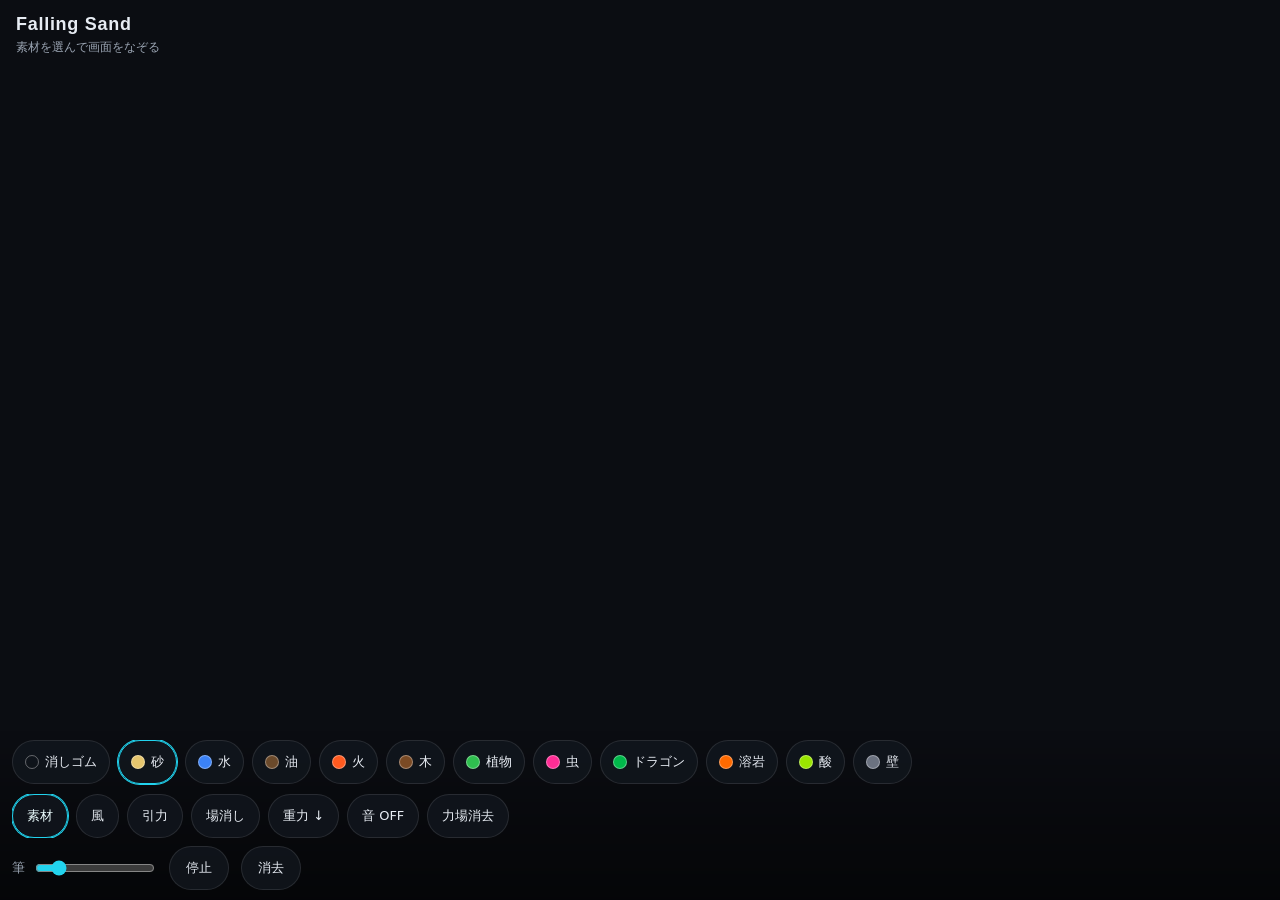
==== index.html @ e6b6d131 "反応音と回転重力・描画力場を追加する" ====
<!DOCTYPE html>
<html lang="ja">
<head>
  <meta charset="UTF-8" />
  <meta name="viewport" content="width=device-width, initial-scale=1.0, viewport-fit=cover, user-scalable=no" />
  <meta name="theme-color" content="#0b0d12" />
  <meta name="description" content="砂・水・火・油などが相互作用する粉遊び（Falling Sand）サンドボックス。WebGL2で発光表現。" />
  <title>Falling Sand — 粉遊び</title>
  <link rel="stylesheet" href="style.css" />
</head>
<body>
  <canvas id="scene"></canvas>
  <!-- 風ベクトルと引力点を可視化する透明キャンバス -->
  <canvas id="fields"></canvas>
  <!-- 生きもの（虫・ドラゴン）を重ね描きする透明キャンバス。描画操作は下の #scene が受ける -->
  <canvas id="creatures"></canvas>

  <!-- タイトルと操作ヒント（クリックを妨げないよう pointer-events は無効） -->
  <div class="overlay">
    <h1 class="overlay__title">Falling Sand</h1>
    <p class="overlay__hint" id="mode-hint" aria-live="polite">素材を選んで画面をなぞる</p>
  </div>

  <!-- 操作パネル：素材パレット・筆サイズ・停止・消去 -->
  <div class="toolbar">
    <div class="palette" id="palette" aria-label="素材パレット"></div>
    <div class="toolstrip" id="field-tools" aria-label="音と力場の操作">
      <button type="button" class="toolstrip__btn toolstrip__btn--active" data-field-tool="material" aria-pressed="true">素材</button>
      <button type="button" class="toolstrip__btn toolstrip__btn--wind" data-field-tool="wind" aria-pressed="false">風</button>
      <button type="button" class="toolstrip__btn toolstrip__btn--attractor" data-field-tool="attractor" aria-pressed="false">引力</button>
      <button type="button" class="toolstrip__btn" data-field-tool="field-eraser" aria-pressed="false">場消し</button>
      <button type="button" id="rotate-gravity" class="toolstrip__btn" aria-label="重力を時計回りに回す">重力 ↓</button>
      <button type="button" id="toggle-sound" class="toolstrip__btn" aria-pressed="false">音 OFF</button>
      <button type="button" id="clear-fields" class="toolstrip__btn">力場消去</button>
    </div>
    <div class="controls">
      <label class="controls__brush">
        筆
        <input type="range" id="brush-size" aria-label="筆の大きさ" />
      </label>
      <button type="button" id="toggle-pause" class="controls__btn" aria-pressed="false">停止</button>
      <button type="button" id="clear" class="controls__btn">消去</button>
    </div>
  </div>

  <!-- WebGL/描画非対応時のフォールバック -->
  <p class="fallback">お使いのブラウザは描画に対応していないため表示できません。</p>

  <script type="module" src="main.js"></script>
</body>
</html>
---- style.css ----
/* 画面全体を暗い背景で覆い、キャンバスを最背面に敷く。
   UI（オーバーレイ／ツールバー）はその上へ重ねる。 */
:root {
  --bg: #0b0d12;
  --panel: rgba(18, 22, 30, 0.82);
  --panel-border: rgba(255, 255, 255, 0.1);
  --text: #e7ecf3;
  --text-dim: #9aa4b2;
  --accent: #22d3ee;
  --wind: #a78bfa;
  --attractor: #f472b6;
}

* {
  box-sizing: border-box;
}

html,
body {
  margin: 0;
  height: 100%;
  overflow: hidden;
  background: var(--bg);
  color: var(--text);
  font-family: "Hiragino Sans", "Yu Gothic UI", system-ui, sans-serif;
  -webkit-user-select: none;
  user-select: none;
  overscroll-behavior: none;
}

#scene {
  position: fixed;
  inset: 0;
  width: 100%;
  height: 100%;
  display: block;
  touch-action: none; /* タッチ操作を描画へ回す（スクロール/ズーム抑止） */
}

/* 力場・生きものレイヤー。#scene の真上へ同寸で重ね、入力は透過させる */
#fields,
#creatures {
  position: fixed;
  inset: 0;
  width: 100%;
  height: 100%;
  display: block;
  pointer-events: none; /* 下の #scene の描画操作を妨げない */
}

/* --- 左上のタイトル・ヒント --- */
.overlay {
  position: fixed;
  top: env(safe-area-inset-top, 0);
  left: 0;
  padding: 14px 16px;
  pointer-events: none; /* 下のキャンバス操作を妨げない */
}

.overlay__title {
  margin: 0;
  font-size: 18px;
  font-weight: 700;
  letter-spacing: 0.04em;
  font-family: "Avenir Next", "Hiragino Sans", sans-serif;
}

.overlay__hint {
  margin: 4px 0 0;
  font-size: 12px;
  color: var(--text-dim);
}

/* --- 下部の操作パネル --- */
.toolbar {
  position: fixed;
  left: 0;
  right: 0;
  bottom: 0;
  padding: 10px 12px calc(10px + env(safe-area-inset-bottom, 0));
  display: flex;
  flex-direction: column;
  gap: 8px;
  background: linear-gradient(to top, rgba(0, 0, 0, 0.55), rgba(0, 0, 0, 0));
}

.palette {
  display: flex;
  gap: 8px;
  overflow-x: auto;
  padding-bottom: 2px;
  -webkit-overflow-scrolling: touch;
  scrollbar-width: none;
}

.palette::-webkit-scrollbar {
  display: none;
}

.palette__item {
  flex: 0 0 auto;
  display: inline-flex;
  align-items: center;
  gap: 6px;
  padding: 8px 12px;
  min-height: 44px;
  border-radius: 999px;
  border: 1px solid var(--panel-border);
  background: var(--panel);
  color: var(--text);
  font-size: 13px;
  cursor: pointer;
  transition: border-color 0.15s, transform 0.05s;
}

.palette__item:active {
  transform: scale(0.96);
}

.palette__item--active {
  border-color: var(--accent);
  box-shadow: 0 0 0 1px var(--accent);
}

.palette__swatch {
  width: 14px;
  height: 14px;
  border-radius: 50%;
  border: 1px solid rgba(255, 255, 255, 0.35);
}

.toolstrip {
  display: flex;
  gap: 8px;
  overflow-x: auto;
  scrollbar-width: none;
  -webkit-overflow-scrolling: touch;
}

.toolstrip::-webkit-scrollbar {
  display: none;
}

.toolstrip__btn {
  flex: 0 0 auto;
  min-height: 44px;
  padding: 8px 14px;
  border: 1px solid var(--panel-border);
  border-radius: 999px;
  background: var(--panel);
  color: var(--text);
  font: inherit;
  font-size: 13px;
  cursor: pointer;
  transition: border-color 0.15s, color 0.15s, transform 0.09s;
}

.toolstrip__btn:active {
  transform: scale(0.96);
}

.toolstrip__btn--active {
  border-color: var(--accent);
  color: #ecfeff;
  box-shadow: 0 0 0 1px var(--accent);
}

.toolstrip__btn--wind.toolstrip__btn--active {
  border-color: var(--wind);
  box-shadow: 0 0 0 1px var(--wind);
}

.toolstrip__btn--attractor.toolstrip__btn--active {
  border-color: var(--attractor);
  box-shadow: 0 0 0 1px var(--attractor);
}

.toolstrip__btn--sound-on {
  border-color: var(--accent);
  color: #ecfeff;
  box-shadow: 0 0 0 1px var(--accent);
}

.toolstrip__btn:disabled {
  cursor: not-allowed;
  opacity: 0.55;
}

.controls {
  display: flex;
  align-items: center;
  gap: 12px;
  overflow-x: auto;
  scrollbar-width: none;
}

.controls::-webkit-scrollbar {
  display: none;
}

.controls__brush {
  display: inline-flex;
  align-items: center;
  gap: 8px;
  font-size: 13px;
  color: var(--text-dim);
  flex: 0 0 auto;
}

.controls__brush input[type="range"] {
  width: 120px;
  accent-color: var(--accent);
}

.controls__btn {
  padding: 7px 16px;
  min-height: 44px;
  border-radius: 999px;
  border: 1px solid var(--panel-border);
  background: var(--panel);
  color: var(--text);
  font-size: 13px;
  cursor: pointer;
}

.controls__btn:active {
  transform: scale(0.96);
}

.palette__item:focus-visible,
.toolstrip__btn:focus-visible,
.controls__btn:focus-visible,
.controls__brush input:focus-visible {
  outline: 2px solid var(--accent);
  outline-offset: 2px;
}

@media (prefers-reduced-motion: reduce) {
  .palette__item,
  .toolstrip__btn,
  .controls__btn {
    transition: none;
  }
}

/* --- フォールバック（描画非対応時のみ表示） --- */
.fallback {
  display: none;
  position: fixed;
  inset: 0;
  margin: auto;
  height: fit-content;
  padding: 24px;
  text-align: center;
  color: var(--text-dim);
}

.no-webgl #scene,
.no-webgl #fields,
.no-webgl #creatures,
.no-webgl .overlay,
.no-webgl .toolbar {
  display: none;
}

.no-webgl .fallback {
  display: block;
}
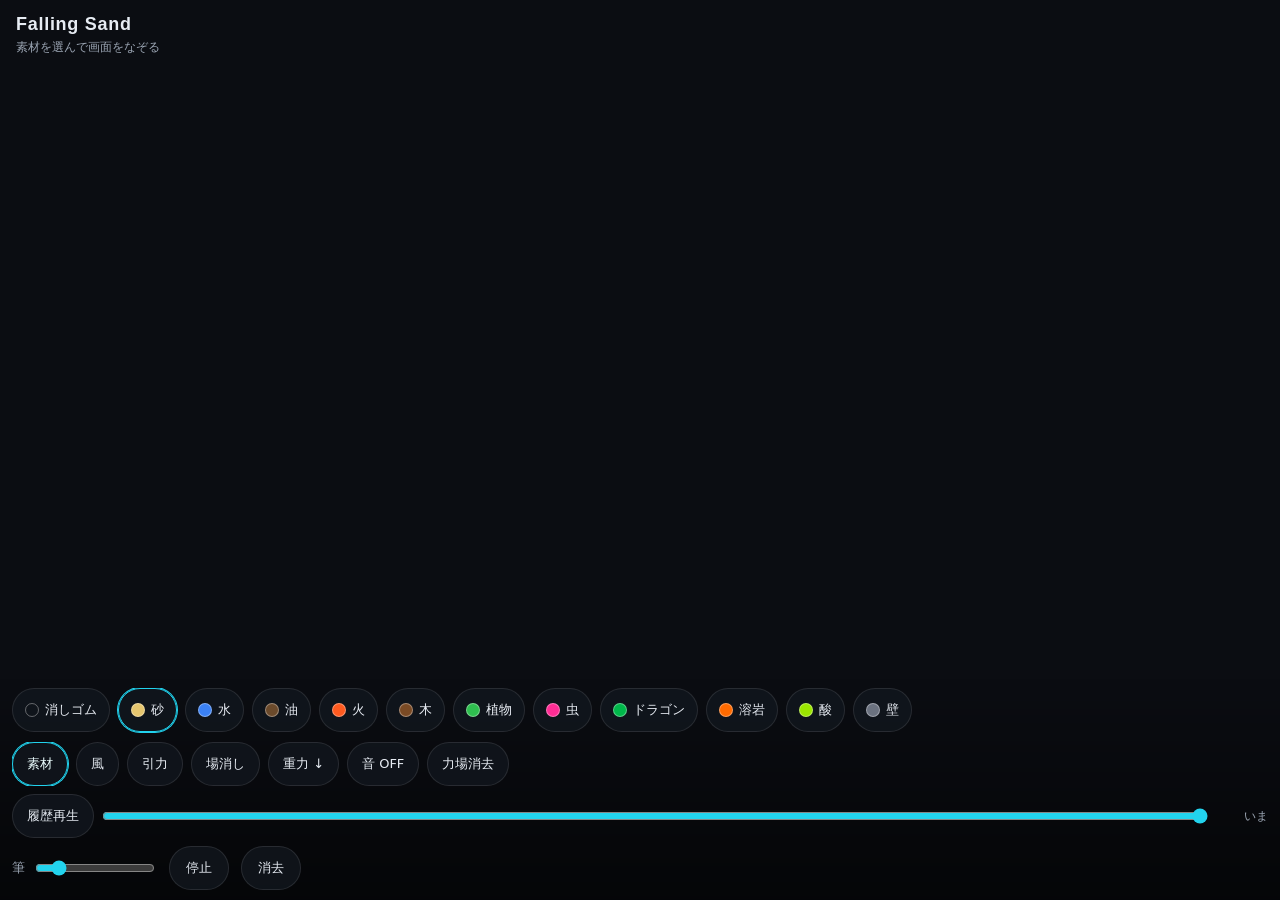
==== commit 095c6e93: "決定的な巻き戻しと履歴再生を追加する" ====
--- a/index.html
+++ b/index.html
@@ -33,6 +33,11 @@
       <button type="button" id="toggle-sound" class="toolstrip__btn" aria-pressed="false">音 OFF</button>
       <button type="button" id="clear-fields" class="toolstrip__btn">力場消去</button>
     </div>
+    <div class="timeline" aria-label="時間操作">
+      <button type="button" id="replay-history" class="timeline__btn" aria-pressed="false">履歴再生</button>
+      <input type="range" id="time-scrubber" min="0" max="0" value="0" disabled aria-label="時間を巻き戻す" />
+      <output id="timeline-position" class="timeline__position" for="time-scrubber">いま</output>
+    </div>
     <div class="controls">
       <label class="controls__brush">
         筆
--- a/style.css
+++ b/style.css
@@ -186,6 +186,58 @@
   opacity: 0.55;
 }
 
+.timeline {
+  display: grid;
+  grid-template-columns: auto minmax(120px, 1fr) 52px;
+  align-items: center;
+  gap: 8px;
+  min-width: 0;
+}
+
+.timeline__btn {
+  min-height: 44px;
+  padding: 8px 14px;
+  border: 1px solid var(--panel-border);
+  border-radius: 999px;
+  background: var(--panel);
+  color: var(--text);
+  font: inherit;
+  font-size: 13px;
+  cursor: pointer;
+  transition: border-color 0.15s, color 0.15s, transform 0.09s;
+}
+
+.timeline__btn:active {
+  transform: scale(0.96);
+}
+
+.timeline__btn--active {
+  border-color: var(--accent);
+  color: #ecfeff;
+  box-shadow: 0 0 0 1px var(--accent);
+}
+
+.timeline__btn:disabled {
+  cursor: not-allowed;
+  opacity: 0.55;
+}
+
+.timeline input[type="range"] {
+  width: 100%;
+  min-width: 0;
+  height: 44px;
+  margin: 0;
+  accent-color: var(--accent);
+}
+
+.timeline__position {
+  color: var(--text-dim);
+  font-family: "Avenir Next", "Hiragino Sans", sans-serif;
+  font-size: 12px;
+  font-variant-numeric: tabular-nums;
+  text-align: right;
+}
+
 .controls {
   display: flex;
   align-items: center;
@@ -229,6 +281,8 @@
 
 .palette__item:focus-visible,
 .toolstrip__btn:focus-visible,
+.timeline__btn:focus-visible,
+.timeline input:focus-visible,
 .controls__btn:focus-visible,
 .controls__brush input:focus-visible {
   outline: 2px solid var(--accent);
@@ -238,6 +292,7 @@
 @media (prefers-reduced-motion: reduce) {
   .palette__item,
   .toolstrip__btn,
+  .timeline__btn,
   .controls__btn {
     transition: none;
   }
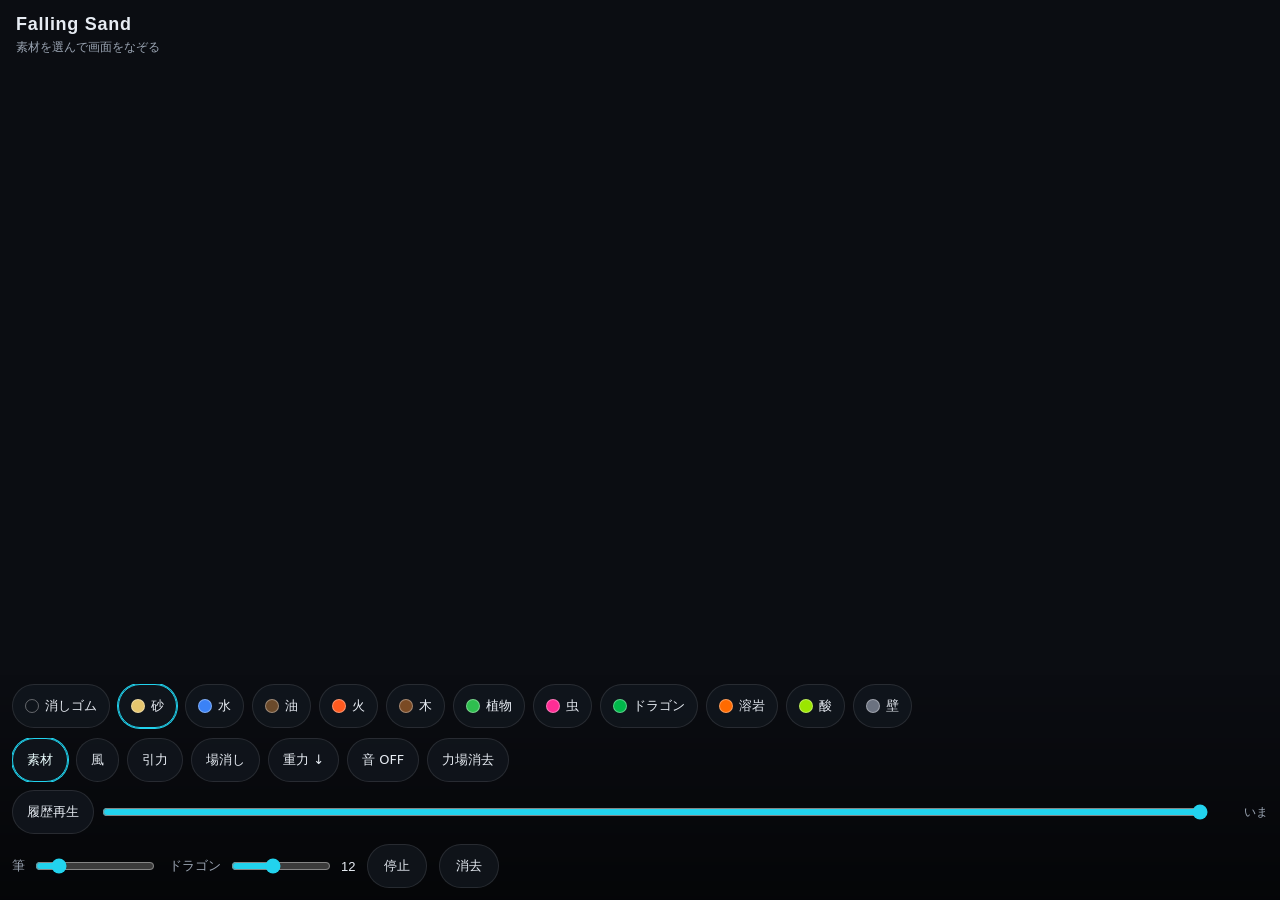
==== commit 0a9aecb0: "ドラゴン表示サイズのスライダーを追加する" ====
--- a/index.html
+++ b/index.html
@@ -43,6 +43,11 @@
         筆
         <input type="range" id="brush-size" aria-label="筆の大きさ" />
       </label>
+      <label class="controls__dragon-size">
+        ドラゴン
+        <input type="range" id="dragon-size" aria-label="ドラゴンの表示サイズ" />
+        <output id="dragon-size-value" for="dragon-size">--</output>
+      </label>
       <button type="button" id="toggle-pause" class="controls__btn" aria-pressed="false">停止</button>
       <button type="button" id="clear" class="controls__btn">消去</button>
     </div>
--- a/style.css
+++ b/style.css
@@ -250,7 +250,8 @@
   display: none;
 }
 
-.controls__brush {
+.controls__brush,
+.controls__dragon-size {
   display: inline-flex;
   align-items: center;
   gap: 8px;
@@ -259,9 +260,23 @@
   flex: 0 0 auto;
 }
 
-.controls__brush input[type="range"] {
+.controls__brush input[type="range"],
+.controls__dragon-size input[type="range"] {
   width: 120px;
+  min-height: 44px;
   accent-color: var(--accent);
+}
+
+.controls__dragon-size input[type="range"] {
+  width: 100px;
+}
+
+.controls__dragon-size output {
+  min-width: 2ch;
+  color: var(--text);
+  font-family: "Avenir Next", "Hiragino Sans", sans-serif;
+  font-variant-numeric: tabular-nums;
+  text-align: right;
 }
 
 .controls__btn {
@@ -284,7 +299,8 @@
 .timeline__btn:focus-visible,
 .timeline input:focus-visible,
 .controls__btn:focus-visible,
-.controls__brush input:focus-visible {
+.controls__brush input:focus-visible,
+.controls__dragon-size input:focus-visible {
   outline: 2px solid var(--accent);
   outline-offset: 2px;
 }
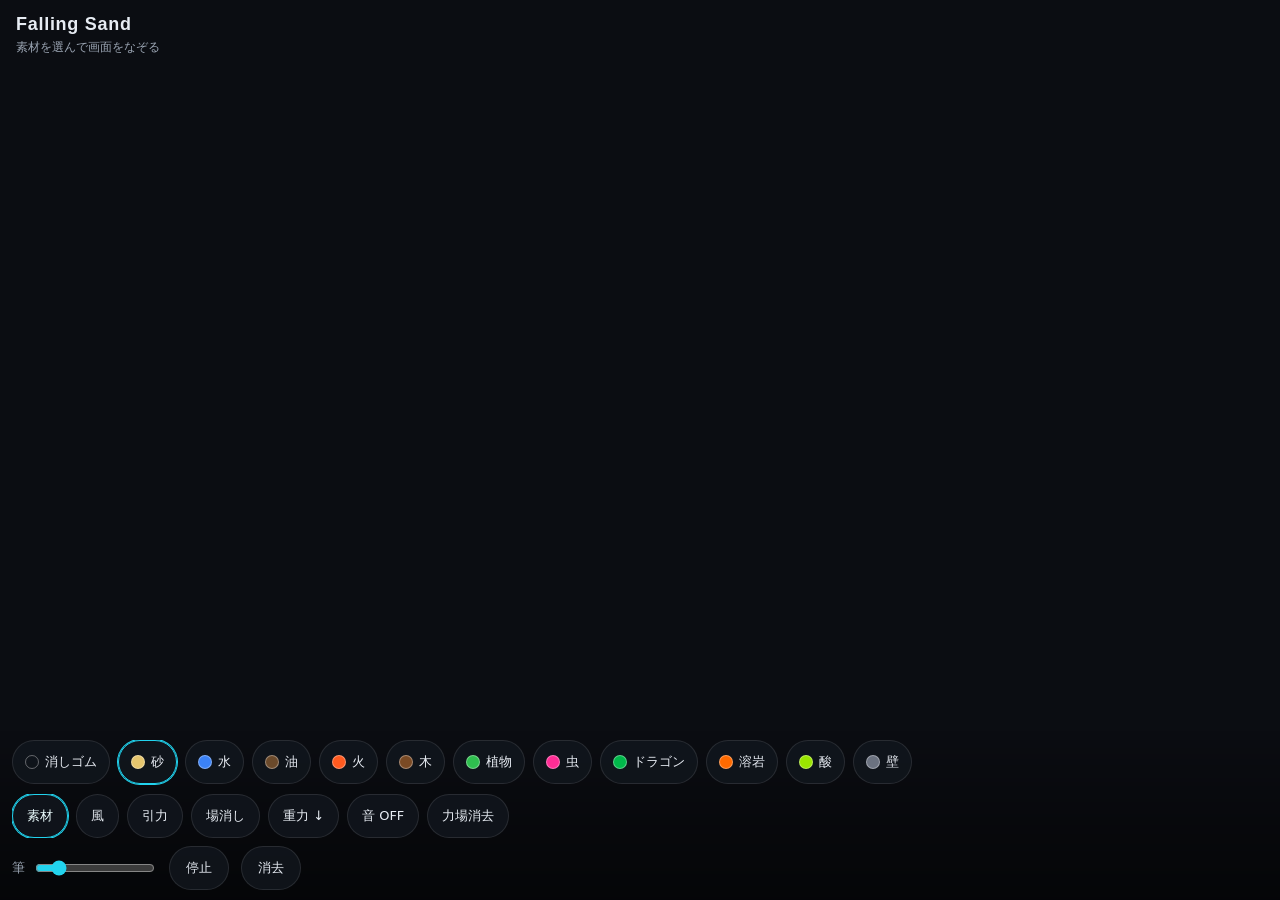
==== commit 1609117f: "Merge pull request #3 from cocoacoco1021/feature/sonification-force-fields ドラゴンを追加し左右の向き対応・反応音と回転重力・" ====
--- a/index.html
+++ b/index.html
@@ -33,20 +33,10 @@
       <button type="button" id="toggle-sound" class="toolstrip__btn" aria-pressed="false">音 OFF</button>
       <button type="button" id="clear-fields" class="toolstrip__btn">力場消去</button>
     </div>
-    <div class="timeline" aria-label="時間操作">
-      <button type="button" id="replay-history" class="timeline__btn" aria-pressed="false">履歴再生</button>
-      <input type="range" id="time-scrubber" min="0" max="0" value="0" disabled aria-label="時間を巻き戻す" />
-      <output id="timeline-position" class="timeline__position" for="time-scrubber">いま</output>
-    </div>
     <div class="controls">
       <label class="controls__brush">
         筆
         <input type="range" id="brush-size" aria-label="筆の大きさ" />
-      </label>
-      <label class="controls__dragon-size">
-        ドラゴン
-        <input type="range" id="dragon-size" aria-label="ドラゴンの表示サイズ" />
-        <output id="dragon-size-value" for="dragon-size">--</output>
       </label>
       <button type="button" id="toggle-pause" class="controls__btn" aria-pressed="false">停止</button>
       <button type="button" id="clear" class="controls__btn">消去</button>
--- a/style.css
+++ b/style.css
@@ -186,58 +186,6 @@
   opacity: 0.55;
 }
 
-.timeline {
-  display: grid;
-  grid-template-columns: auto minmax(120px, 1fr) 52px;
-  align-items: center;
-  gap: 8px;
-  min-width: 0;
-}
-
-.timeline__btn {
-  min-height: 44px;
-  padding: 8px 14px;
-  border: 1px solid var(--panel-border);
-  border-radius: 999px;
-  background: var(--panel);
-  color: var(--text);
-  font: inherit;
-  font-size: 13px;
-  cursor: pointer;
-  transition: border-color 0.15s, color 0.15s, transform 0.09s;
-}
-
-.timeline__btn:active {
-  transform: scale(0.96);
-}
-
-.timeline__btn--active {
-  border-color: var(--accent);
-  color: #ecfeff;
-  box-shadow: 0 0 0 1px var(--accent);
-}
-
-.timeline__btn:disabled {
-  cursor: not-allowed;
-  opacity: 0.55;
-}
-
-.timeline input[type="range"] {
-  width: 100%;
-  min-width: 0;
-  height: 44px;
-  margin: 0;
-  accent-color: var(--accent);
-}
-
-.timeline__position {
-  color: var(--text-dim);
-  font-family: "Avenir Next", "Hiragino Sans", sans-serif;
-  font-size: 12px;
-  font-variant-numeric: tabular-nums;
-  text-align: right;
-}
-
 .controls {
   display: flex;
   align-items: center;
@@ -250,8 +198,7 @@
   display: none;
 }
 
-.controls__brush,
-.controls__dragon-size {
+.controls__brush {
   display: inline-flex;
   align-items: center;
   gap: 8px;
@@ -260,23 +207,9 @@
   flex: 0 0 auto;
 }
 
-.controls__brush input[type="range"],
-.controls__dragon-size input[type="range"] {
+.controls__brush input[type="range"] {
   width: 120px;
-  min-height: 44px;
   accent-color: var(--accent);
-}
-
-.controls__dragon-size input[type="range"] {
-  width: 100px;
-}
-
-.controls__dragon-size output {
-  min-width: 2ch;
-  color: var(--text);
-  font-family: "Avenir Next", "Hiragino Sans", sans-serif;
-  font-variant-numeric: tabular-nums;
-  text-align: right;
 }
 
 .controls__btn {
@@ -296,11 +229,8 @@
 
 .palette__item:focus-visible,
 .toolstrip__btn:focus-visible,
-.timeline__btn:focus-visible,
-.timeline input:focus-visible,
 .controls__btn:focus-visible,
-.controls__brush input:focus-visible,
-.controls__dragon-size input:focus-visible {
+.controls__brush input:focus-visible {
   outline: 2px solid var(--accent);
   outline-offset: 2px;
 }
@@ -308,7 +238,6 @@
 @media (prefers-reduced-motion: reduce) {
   .palette__item,
   .toolstrip__btn,
-  .timeline__btn,
   .controls__btn {
     transition: none;
   }
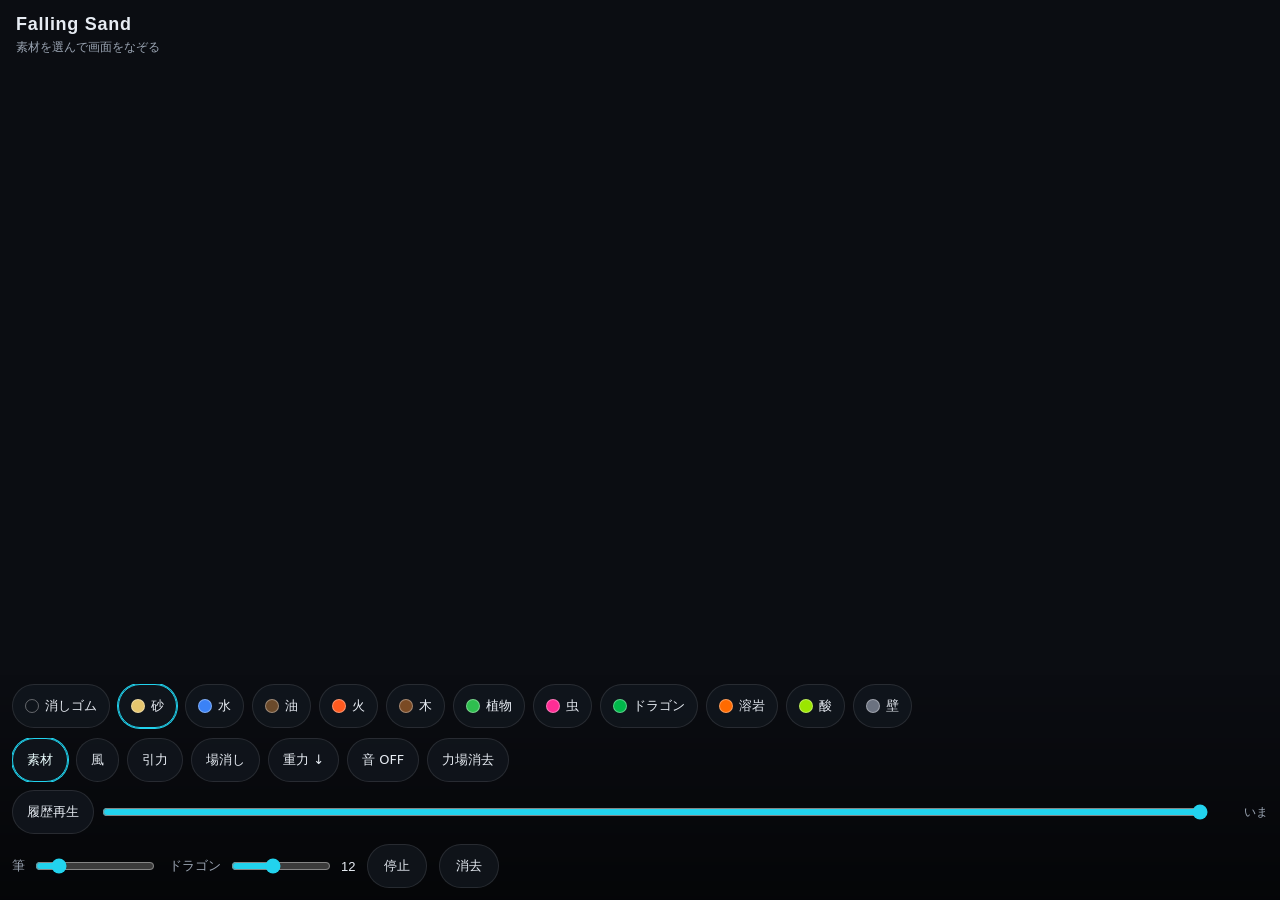
==== commit 4169494e: "ドラゴン表示サイズのスライダーを追加する (#1) * ドラゴンを追加し左右の向きに対応する  * 反応音と回転重力・描画力場を追加する  * 決定的な巻き戻しと履歴再生を追加する  * ドラゴン表示" ====
--- a/index.html
+++ b/index.html
@@ -33,10 +33,20 @@
       <button type="button" id="toggle-sound" class="toolstrip__btn" aria-pressed="false">音 OFF</button>
       <button type="button" id="clear-fields" class="toolstrip__btn">力場消去</button>
     </div>
+    <div class="timeline" aria-label="時間操作">
+      <button type="button" id="replay-history" class="timeline__btn" aria-pressed="false">履歴再生</button>
+      <input type="range" id="time-scrubber" min="0" max="0" value="0" disabled aria-label="時間を巻き戻す" />
+      <output id="timeline-position" class="timeline__position" for="time-scrubber">いま</output>
+    </div>
     <div class="controls">
       <label class="controls__brush">
         筆
         <input type="range" id="brush-size" aria-label="筆の大きさ" />
+      </label>
+      <label class="controls__dragon-size">
+        ドラゴン
+        <input type="range" id="dragon-size" aria-label="ドラゴンの表示サイズ" />
+        <output id="dragon-size-value" for="dragon-size">--</output>
       </label>
       <button type="button" id="toggle-pause" class="controls__btn" aria-pressed="false">停止</button>
       <button type="button" id="clear" class="controls__btn">消去</button>
--- a/style.css
+++ b/style.css
@@ -186,6 +186,58 @@
   opacity: 0.55;
 }
 
+.timeline {
+  display: grid;
+  grid-template-columns: auto minmax(120px, 1fr) 52px;
+  align-items: center;
+  gap: 8px;
+  min-width: 0;
+}
+
+.timeline__btn {
+  min-height: 44px;
+  padding: 8px 14px;
+  border: 1px solid var(--panel-border);
+  border-radius: 999px;
+  background: var(--panel);
+  color: var(--text);
+  font: inherit;
+  font-size: 13px;
+  cursor: pointer;
+  transition: border-color 0.15s, color 0.15s, transform 0.09s;
+}
+
+.timeline__btn:active {
+  transform: scale(0.96);
+}
+
+.timeline__btn--active {
+  border-color: var(--accent);
+  color: #ecfeff;
+  box-shadow: 0 0 0 1px var(--accent);
+}
+
+.timeline__btn:disabled {
+  cursor: not-allowed;
+  opacity: 0.55;
+}
+
+.timeline input[type="range"] {
+  width: 100%;
+  min-width: 0;
+  height: 44px;
+  margin: 0;
+  accent-color: var(--accent);
+}
+
+.timeline__position {
+  color: var(--text-dim);
+  font-family: "Avenir Next", "Hiragino Sans", sans-serif;
+  font-size: 12px;
+  font-variant-numeric: tabular-nums;
+  text-align: right;
+}
+
 .controls {
   display: flex;
   align-items: center;
@@ -198,7 +250,8 @@
   display: none;
 }
 
-.controls__brush {
+.controls__brush,
+.controls__dragon-size {
   display: inline-flex;
   align-items: center;
   gap: 8px;
@@ -207,9 +260,23 @@
   flex: 0 0 auto;
 }
 
-.controls__brush input[type="range"] {
+.controls__brush input[type="range"],
+.controls__dragon-size input[type="range"] {
   width: 120px;
+  min-height: 44px;
   accent-color: var(--accent);
+}
+
+.controls__dragon-size input[type="range"] {
+  width: 100px;
+}
+
+.controls__dragon-size output {
+  min-width: 2ch;
+  color: var(--text);
+  font-family: "Avenir Next", "Hiragino Sans", sans-serif;
+  font-variant-numeric: tabular-nums;
+  text-align: right;
 }
 
 .controls__btn {
@@ -229,8 +296,11 @@
 
 .palette__item:focus-visible,
 .toolstrip__btn:focus-visible,
+.timeline__btn:focus-visible,
+.timeline input:focus-visible,
 .controls__btn:focus-visible,
-.controls__brush input:focus-visible {
+.controls__brush input:focus-visible,
+.controls__dragon-size input:focus-visible {
   outline: 2px solid var(--accent);
   outline-offset: 2px;
 }
@@ -238,6 +308,7 @@
 @media (prefers-reduced-motion: reduce) {
   .palette__item,
   .toolstrip__btn,
+  .timeline__btn,
   .controls__btn {
     transition: none;
   }
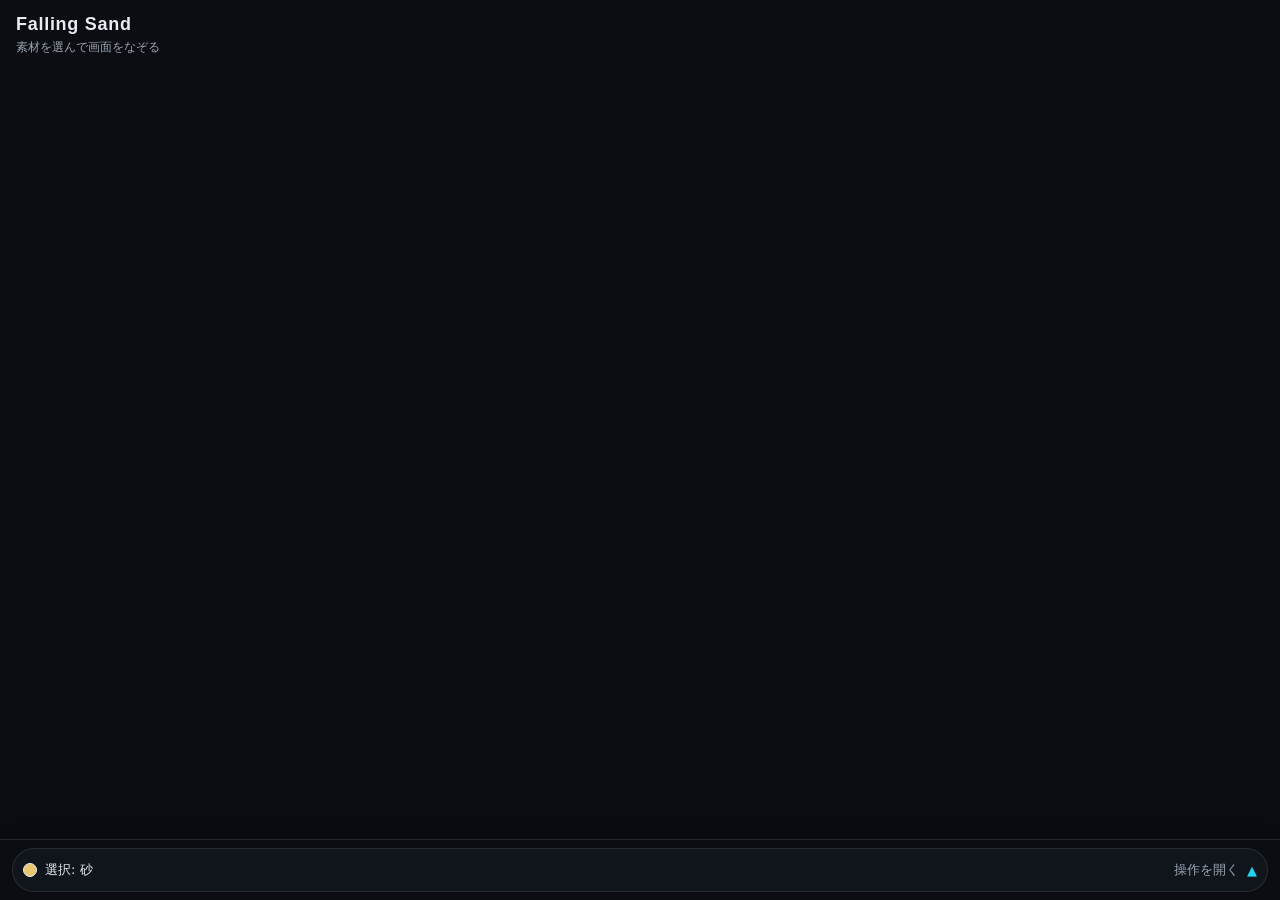
==== commit 28e1dd18: "fix: スマホ操作盤を開閉式にする" ====
--- a/index.html
+++ b/index.html
@@ -21,35 +21,48 @@
     <p class="overlay__hint" id="mode-hint" aria-live="polite">素材を選んで画面をなぞる</p>
   </div>
 
-  <!-- 操作パネル：素材パレット・筆サイズ・停止・消去 -->
-  <div class="toolbar">
-    <div class="palette" id="palette" aria-label="素材パレット"></div>
-    <div class="toolstrip" id="field-tools" aria-label="音と力場の操作">
-      <button type="button" class="toolstrip__btn toolstrip__btn--active" data-field-tool="material" aria-pressed="true">素材</button>
-      <button type="button" class="toolstrip__btn toolstrip__btn--wind" data-field-tool="wind" aria-pressed="false">風</button>
-      <button type="button" class="toolstrip__btn toolstrip__btn--attractor" data-field-tool="attractor" aria-pressed="false">引力</button>
-      <button type="button" class="toolstrip__btn" data-field-tool="field-eraser" aria-pressed="false">場消し</button>
-      <button type="button" id="rotate-gravity" class="toolstrip__btn" aria-label="重力を時計回りに回す">重力 ↓</button>
-      <button type="button" id="toggle-sound" class="toolstrip__btn" aria-pressed="false">音 OFF</button>
-      <button type="button" id="clear-fields" class="toolstrip__btn">力場消去</button>
-    </div>
-    <div class="timeline" aria-label="時間操作">
-      <button type="button" id="replay-history" class="timeline__btn" aria-pressed="false">履歴再生</button>
-      <input type="range" id="time-scrubber" min="0" max="0" value="0" disabled aria-label="時間を巻き戻す" />
-      <output id="timeline-position" class="timeline__position" for="time-scrubber">いま</output>
-    </div>
-    <div class="controls">
-      <label class="controls__brush">
-        筆
-        <input type="range" id="brush-size" aria-label="筆の大きさ" />
-      </label>
-      <label class="controls__dragon-size">
-        ドラゴン
-        <input type="range" id="dragon-size" aria-label="ドラゴンの表示サイズ" />
-        <output id="dragon-size-value" for="dragon-size">--</output>
-      </label>
-      <button type="button" id="toggle-pause" class="controls__btn" aria-pressed="false">停止</button>
-      <button type="button" id="clear" class="controls__btn">消去</button>
+  <!-- 操作パネル：閉じても選択中の道具が分かり、遊び場を広く保てる -->
+  <div class="toolbar" id="toolbar">
+    <button type="button" class="toolbar__toggle" id="toggle-toolbar" aria-expanded="false" aria-controls="toolbar-content">
+      <span class="toolbar__selection">
+        <span class="toolbar__selection-swatch" id="toolbar-selection-swatch" aria-hidden="true"></span>
+        <span id="toolbar-selection-label" aria-live="polite">選択: 砂</span>
+      </span>
+      <span class="toolbar__toggle-label" id="toolbar-toggle-label">操作を開く</span>
+      <span class="toolbar__chevron" id="toolbar-chevron" aria-hidden="true">▲</span>
+    </button>
+
+    <div class="toolbar__content" id="toolbar-content" hidden>
+      <div class="palette" id="palette" aria-label="素材パレット"></div>
+      <div class="toolstrip" id="field-tools" aria-label="音と力場の操作">
+        <button type="button" class="toolstrip__btn toolstrip__btn--active" data-field-tool="material" aria-pressed="true">素材</button>
+        <button type="button" class="toolstrip__btn toolstrip__btn--wind" data-field-tool="wind" aria-pressed="false">風</button>
+        <button type="button" class="toolstrip__btn toolstrip__btn--attractor" data-field-tool="attractor" aria-pressed="false">引力</button>
+        <button type="button" class="toolstrip__btn" data-field-tool="field-eraser" aria-pressed="false">場消し</button>
+        <button type="button" id="rotate-gravity" class="toolstrip__btn" aria-label="重力を時計回りに回す">重力 ↓</button>
+        <button type="button" id="toggle-sound" class="toolstrip__btn" aria-pressed="false">音 OFF</button>
+        <button type="button" id="clear-fields" class="toolstrip__btn">力場消去</button>
+      </div>
+      <div class="timeline" id="timeline-controls" aria-label="時間操作" hidden>
+        <span class="timeline__label">時間</span>
+        <button type="button" id="replay-history" class="timeline__btn" aria-pressed="false">履歴再生</button>
+        <input type="range" id="time-scrubber" min="0" max="0" value="0" disabled aria-label="時間を巻き戻す" />
+        <output id="timeline-position" class="timeline__position" for="time-scrubber">いま</output>
+      </div>
+      <div class="controls">
+        <label class="controls__brush" id="brush-size-control">
+          <span>筆サイズ</span>
+          <input type="range" id="brush-size" aria-label="筆の大きさ" />
+          <output id="brush-size-value" for="brush-size">--</output>
+        </label>
+        <label class="controls__dragon-size" id="dragon-size-control" hidden>
+          <span>ドラゴンサイズ</span>
+          <input type="range" id="dragon-size" aria-label="ドラゴンの表示サイズ" />
+          <output id="dragon-size-value" for="dragon-size">--</output>
+        </label>
+        <button type="button" id="toggle-pause" class="controls__btn" aria-pressed="false">停止</button>
+        <button type="button" id="clear" class="controls__btn">消去</button>
+      </div>
     </div>
   </div>
 
--- a/style.css
+++ b/style.css
@@ -15,6 +15,10 @@
   box-sizing: border-box;
 }
 
+[hidden] {
+  display: none !important;
+}
+
 html,
 body {
   margin: 0;
@@ -77,11 +81,60 @@
   left: 0;
   right: 0;
   bottom: 0;
-  padding: 10px 12px calc(10px + env(safe-area-inset-bottom, 0));
+  padding: 8px 12px calc(8px + env(safe-area-inset-bottom, 0));
   display: flex;
   flex-direction: column;
   gap: 8px;
-  background: linear-gradient(to top, rgba(0, 0, 0, 0.55), rgba(0, 0, 0, 0));
+  border-top: 1px solid var(--panel-border);
+  background: var(--bg);
+  box-shadow: 0 -12px 28px rgba(0, 0, 0, 0.24);
+}
+
+.toolbar__toggle {
+  width: 100%;
+  min-height: 44px;
+  padding: 8px 10px;
+  display: flex;
+  align-items: center;
+  gap: 8px;
+  border: 1px solid var(--panel-border);
+  border-radius: 999px;
+  background: var(--panel);
+  color: var(--text);
+  font: inherit;
+  font-size: 13px;
+  cursor: pointer;
+}
+
+.toolbar__selection {
+  display: inline-flex;
+  align-items: center;
+  gap: 8px;
+  min-width: 0;
+  flex: 1;
+}
+
+.toolbar__selection-swatch {
+  width: 14px;
+  height: 14px;
+  flex: 0 0 14px;
+  border: 1px solid var(--text);
+  border-radius: 50%;
+  background: #d8c36a;
+}
+
+.toolbar__toggle-label {
+  color: var(--text-dim);
+}
+
+.toolbar__chevron {
+  color: var(--accent);
+}
+
+.toolbar__content {
+  display: flex;
+  flex-direction: column;
+  gap: 8px;
 }
 
 .palette {
@@ -126,7 +179,7 @@
   width: 14px;
   height: 14px;
   border-radius: 50%;
-  border: 1px solid rgba(255, 255, 255, 0.35);
+  border: 1px solid var(--text);
 }
 
 .toolstrip {
@@ -161,7 +214,7 @@
 
 .toolstrip__btn--active {
   border-color: var(--accent);
-  color: #ecfeff;
+  color: var(--text);
   box-shadow: 0 0 0 1px var(--accent);
 }
 
@@ -177,7 +230,7 @@
 
 .toolstrip__btn--sound-on {
   border-color: var(--accent);
-  color: #ecfeff;
+  color: var(--text);
   box-shadow: 0 0 0 1px var(--accent);
 }
 
@@ -188,10 +241,15 @@
 
 .timeline {
   display: grid;
-  grid-template-columns: auto minmax(120px, 1fr) 52px;
+  grid-template-columns: auto auto minmax(120px, 1fr) 52px;
   align-items: center;
   gap: 8px;
   min-width: 0;
+}
+
+.timeline__label {
+  color: var(--text-dim);
+  font-size: 13px;
 }
 
 .timeline__btn {
@@ -230,6 +288,10 @@
   accent-color: var(--accent);
 }
 
+.timeline input[type="range"]:disabled {
+  opacity: 0.38;
+}
+
 .timeline__position {
   color: var(--text-dim);
   font-family: "Avenir Next", "Hiragino Sans", sans-serif;
@@ -252,7 +314,8 @@
 
 .controls__brush,
 .controls__dragon-size {
-  display: inline-flex;
+  display: inline-grid;
+  grid-template-columns: auto minmax(80px, 120px) 3ch;
   align-items: center;
   gap: 8px;
   font-size: 13px;
@@ -271,6 +334,7 @@
   width: 100px;
 }
 
+.controls__brush output,
 .controls__dragon-size output {
   min-width: 2ch;
   color: var(--text);
@@ -295,6 +359,7 @@
 }
 
 .palette__item:focus-visible,
+.toolbar__toggle:focus-visible,
 .toolstrip__btn:focus-visible,
 .timeline__btn:focus-visible,
 .timeline input:focus-visible,
@@ -303,6 +368,52 @@
 .controls__dragon-size input:focus-visible {
   outline: 2px solid var(--accent);
   outline-offset: 2px;
+}
+
+@media (max-width: 600px) {
+  .toolstrip {
+    gap: 4px;
+    overflow-x: visible;
+  }
+
+  .toolstrip__btn {
+    flex: 0 1 auto;
+    min-width: 0;
+    padding-inline: 4px;
+    font-size: 12px;
+    white-space: nowrap;
+  }
+
+  .controls {
+    display: grid;
+    grid-template-columns: minmax(0, 1fr) auto auto;
+    gap: 8px;
+    overflow-x: visible;
+  }
+
+  .controls__brush,
+  .controls__dragon-size {
+    grid-template-columns: auto minmax(48px, 1fr) 3ch;
+    min-width: 0;
+    gap: 4px;
+    white-space: nowrap;
+  }
+
+  .timeline {
+    grid-template-columns: auto auto minmax(64px, 1fr) 42px;
+    gap: 6px;
+  }
+
+  .controls__brush input[type="range"],
+  .controls__dragon-size input[type="range"] {
+    width: 100%;
+    min-width: 0;
+  }
+
+  .controls__btn {
+    min-width: 46px;
+    padding-inline: 8px;
+  }
 }
 
 @media (prefers-reduced-motion: reduce) {
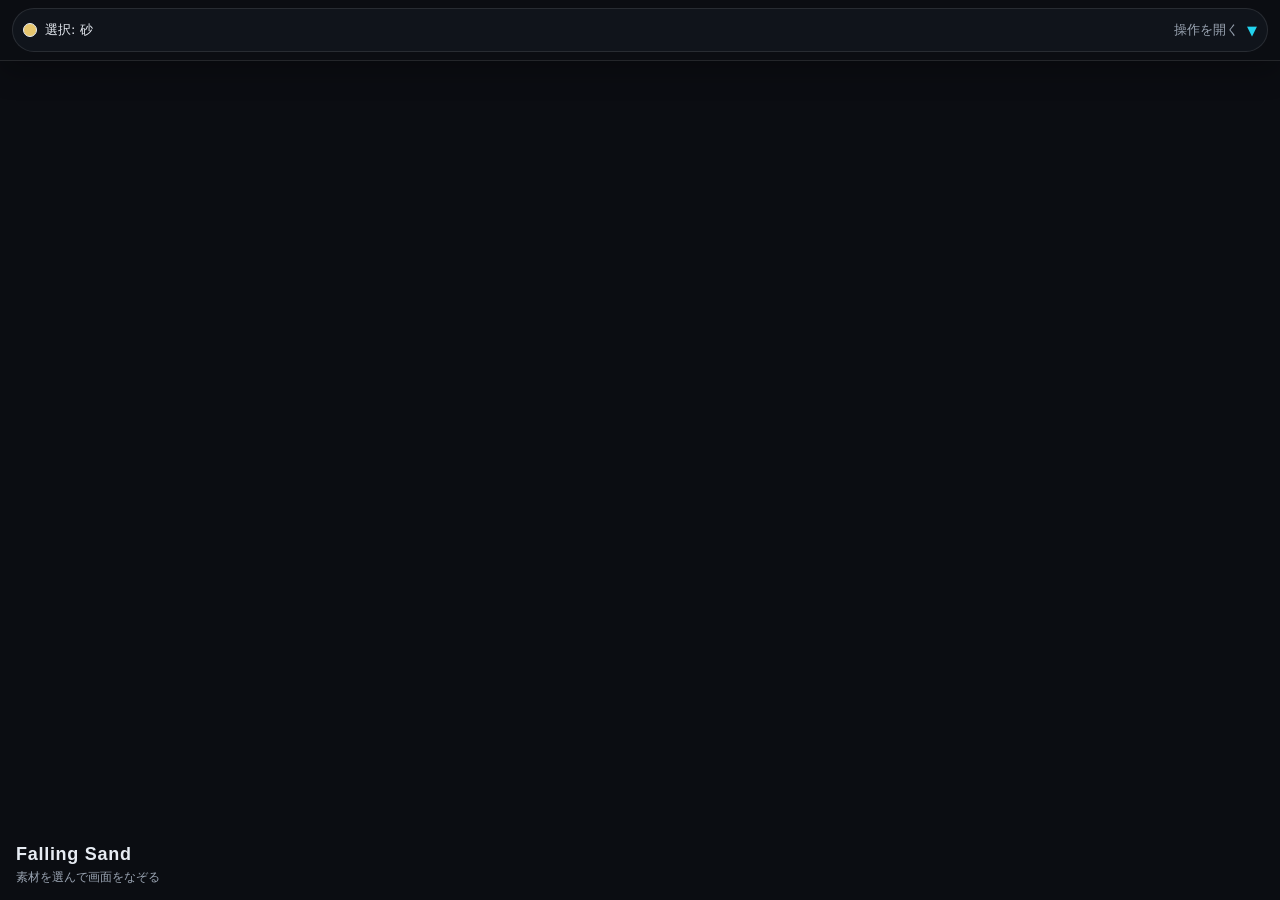
==== commit 23d436e4: "fix: 操作パネルを画面上部へ移動する" ====
--- a/index.html
+++ b/index.html
@@ -15,7 +15,7 @@
   <!-- 生きもの（虫・ドラゴン）を重ね描きする透明キャンバス。描画操作は下の #scene が受ける -->
   <canvas id="creatures"></canvas>
 
-  <!-- タイトルと操作ヒント（クリックを妨げないよう pointer-events は無効） -->
+  <!-- タイトルと操作ヒント（上部操作パネルと重ならないよう左下へ配置） -->
   <div class="overlay">
     <h1 class="overlay__title">Falling Sand</h1>
     <p class="overlay__hint" id="mode-hint" aria-live="polite">素材を選んで画面をなぞる</p>
@@ -29,7 +29,7 @@
         <span id="toolbar-selection-label" aria-live="polite">選択: 砂</span>
       </span>
       <span class="toolbar__toggle-label" id="toolbar-toggle-label">操作を開く</span>
-      <span class="toolbar__chevron" id="toolbar-chevron" aria-hidden="true">▲</span>
+      <span class="toolbar__chevron" id="toolbar-chevron" aria-hidden="true">▼</span>
     </button>
 
     <div class="toolbar__content" id="toolbar-content" hidden>
--- a/style.css
+++ b/style.css
@@ -52,10 +52,10 @@
   pointer-events: none; /* 下の #scene の描画操作を妨げない */
 }
 
-/* --- 左上のタイトル・ヒント --- */
+/* --- 左下のタイトル・ヒント --- */
 .overlay {
   position: fixed;
-  top: env(safe-area-inset-top, 0);
+  bottom: env(safe-area-inset-bottom, 0);
   left: 0;
   padding: 14px 16px;
   pointer-events: none; /* 下のキャンバス操作を妨げない */
@@ -75,19 +75,19 @@
   color: var(--text-dim);
 }
 
-/* --- 下部の操作パネル --- */
+/* --- 上部の操作パネル --- */
 .toolbar {
   position: fixed;
+  top: 0;
   left: 0;
   right: 0;
-  bottom: 0;
-  padding: 8px 12px calc(8px + env(safe-area-inset-bottom, 0));
+  padding: calc(8px + env(safe-area-inset-top, 0)) 12px 8px;
   display: flex;
   flex-direction: column;
   gap: 8px;
-  border-top: 1px solid var(--panel-border);
+  border-bottom: 1px solid var(--panel-border);
   background: var(--bg);
-  box-shadow: 0 -12px 28px rgba(0, 0, 0, 0.24);
+  box-shadow: 0 12px 28px rgba(0, 0, 0, 0.24);
 }
 
 .toolbar__toggle {
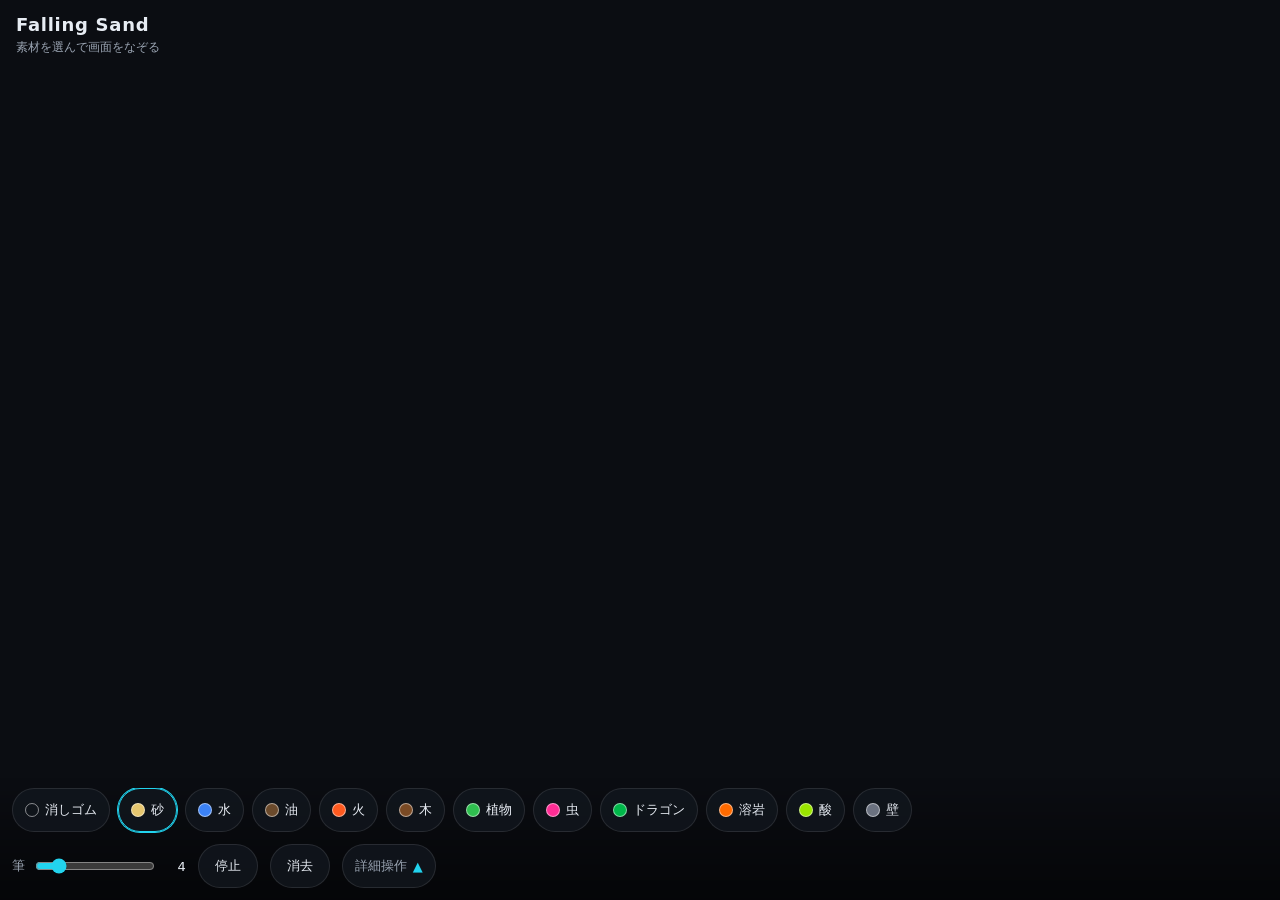
==== commit 4603bbba: "fix: 操作帯を初回版デザインへ戻す" ====
--- a/index.html
+++ b/index.html
@@ -15,27 +15,16 @@
   <!-- 生きもの（虫・ドラゴン）を重ね描きする透明キャンバス。描画操作は下の #scene が受ける -->
   <canvas id="creatures"></canvas>
 
-  <!-- タイトルと操作ヒント（上部操作パネルと重ならないよう左下へ配置） -->
+  <!-- 初回版と同じく、作品名は遊び場の左上に静かに重ねる -->
   <div class="overlay">
     <h1 class="overlay__title">Falling Sand</h1>
     <p class="overlay__hint" id="mode-hint" aria-live="polite">素材を選んで画面をなぞる</p>
   </div>
 
-  <!-- 操作パネル：閉じても選択中の道具が分かり、遊び場を広く保てる -->
+  <!-- 初回版の位置と構成を基準にした、画面下の薄い操作帯 -->
   <div class="toolbar" id="toolbar">
-    <button type="button" class="toolbar__toggle" id="toggle-toolbar" aria-expanded="false" aria-controls="toolbar-content">
-      <span class="toolbar__selection">
-        <span class="toolbar__selection-swatch" id="toolbar-selection-swatch" aria-hidden="true"></span>
-        <span id="toolbar-selection-label" aria-live="polite">選択: 砂</span>
-      </span>
-      <span class="toolbar__toggle-label" id="toolbar-toggle-label">操作を開く</span>
-      <span class="toolbar__chevron" id="toolbar-chevron" aria-hidden="true">▼</span>
-    </button>
-
-    <div class="toolbar__content" id="toolbar-content" hidden>
-      <div class="palette" id="palette" aria-label="素材パレット"></div>
+    <div class="toolbar__details" id="toolbar-content" hidden>
       <div class="toolstrip" id="field-tools" aria-label="音と力場の操作">
-        <button type="button" class="toolstrip__btn toolstrip__btn--active" data-field-tool="material" aria-pressed="true">素材</button>
         <button type="button" class="toolstrip__btn toolstrip__btn--wind" data-field-tool="wind" aria-pressed="false">風</button>
         <button type="button" class="toolstrip__btn toolstrip__btn--attractor" data-field-tool="attractor" aria-pressed="false">引力</button>
         <button type="button" class="toolstrip__btn" data-field-tool="field-eraser" aria-pressed="false">場消し</button>
@@ -49,20 +38,26 @@
         <input type="range" id="time-scrubber" min="0" max="0" value="0" disabled aria-label="時間を巻き戻す" />
         <output id="timeline-position" class="timeline__position" for="time-scrubber">いま</output>
       </div>
-      <div class="controls">
-        <label class="controls__brush" id="brush-size-control">
-          <span>筆サイズ</span>
-          <input type="range" id="brush-size" aria-label="筆の大きさ" />
-          <output id="brush-size-value" for="brush-size">--</output>
-        </label>
-        <label class="controls__dragon-size" id="dragon-size-control" hidden>
-          <span>ドラゴンサイズ</span>
-          <input type="range" id="dragon-size" aria-label="ドラゴンの表示サイズ" />
-          <output id="dragon-size-value" for="dragon-size">--</output>
-        </label>
-        <button type="button" id="toggle-pause" class="controls__btn" aria-pressed="false">停止</button>
-        <button type="button" id="clear" class="controls__btn">消去</button>
-      </div>
+    </div>
+
+    <div class="palette" id="palette" aria-label="素材パレット"></div>
+    <div class="controls">
+      <label class="controls__brush" id="brush-size-control">
+        <span>筆</span>
+        <input type="range" id="brush-size" aria-label="筆の大きさ" />
+        <output id="brush-size-value" for="brush-size">--</output>
+      </label>
+      <label class="controls__dragon-size" id="dragon-size-control" hidden>
+        <span>ドラゴン</span>
+        <input type="range" id="dragon-size" aria-label="ドラゴンの表示サイズ" />
+        <output id="dragon-size-value" for="dragon-size">--</output>
+      </label>
+      <button type="button" id="toggle-pause" class="controls__btn" aria-pressed="false">停止</button>
+      <button type="button" id="clear" class="controls__btn">消去</button>
+      <button type="button" class="toolbar__details-toggle" id="toggle-toolbar" aria-expanded="false" aria-controls="toolbar-content">
+        <span id="toolbar-toggle-label">詳細操作</span>
+        <span class="toolbar__chevron" id="toolbar-chevron" aria-hidden="true">▲</span>
+      </button>
     </div>
   </div>
 
--- a/style.css
+++ b/style.css
@@ -26,7 +26,7 @@
   overflow: hidden;
   background: var(--bg);
   color: var(--text);
-  font-family: "Hiragino Sans", "Yu Gothic UI", system-ui, sans-serif;
+  font-family: system-ui, -apple-system, "Hiragino Kaku Gothic ProN", sans-serif;
   -webkit-user-select: none;
   user-select: none;
   overscroll-behavior: none;
@@ -52,10 +52,10 @@
   pointer-events: none; /* 下の #scene の描画操作を妨げない */
 }
 
-/* --- 左下のタイトル・ヒント --- */
+/* --- 初回版と同じ左上のタイトル・ヒント --- */
 .overlay {
   position: fixed;
-  bottom: env(safe-area-inset-bottom, 0);
+  top: env(safe-area-inset-top, 0);
   left: 0;
   padding: 14px 16px;
   pointer-events: none; /* 下のキャンバス操作を妨げない */
@@ -66,7 +66,6 @@
   font-size: 18px;
   font-weight: 700;
   letter-spacing: 0.04em;
-  font-family: "Avenir Next", "Hiragino Sans", sans-serif;
 }
 
 .overlay__hint {
@@ -75,66 +74,30 @@
   color: var(--text-dim);
 }
 
-/* --- 上部の操作パネル --- */
+/* --- 初回版と同じ画面下の薄い操作帯 --- */
 .toolbar {
   position: fixed;
-  top: 0;
+  bottom: 0;
   left: 0;
   right: 0;
-  padding: calc(8px + env(safe-area-inset-top, 0)) 12px 8px;
+  padding: 10px 12px calc(10px + env(safe-area-inset-bottom, 0));
   display: flex;
   flex-direction: column;
   gap: 8px;
-  border-bottom: 1px solid var(--panel-border);
-  background: var(--bg);
-  box-shadow: 0 12px 28px rgba(0, 0, 0, 0.24);
-}
-
-.toolbar__toggle {
-  width: 100%;
-  min-height: 44px;
-  padding: 8px 10px;
-  display: flex;
-  align-items: center;
-  gap: 8px;
-  border: 1px solid var(--panel-border);
-  border-radius: 999px;
-  background: var(--panel);
-  color: var(--text);
-  font: inherit;
-  font-size: 13px;
-  cursor: pointer;
-}
-
-.toolbar__selection {
-  display: inline-flex;
-  align-items: center;
-  gap: 8px;
-  min-width: 0;
-  flex: 1;
-}
-
-.toolbar__selection-swatch {
-  width: 14px;
-  height: 14px;
-  flex: 0 0 14px;
-  border: 1px solid var(--text);
-  border-radius: 50%;
-  background: #d8c36a;
-}
-
-.toolbar__toggle-label {
-  color: var(--text-dim);
-}
-
-.toolbar__chevron {
-  color: var(--accent);
-}
-
-.toolbar__content {
+  background: linear-gradient(to top, rgba(0, 0, 0, 0.55), rgba(0, 0, 0, 0));
+}
+
+.toolbar__details {
   display: flex;
   flex-direction: column;
   gap: 8px;
+  max-height: min(50vh, 320px);
+  padding: 8px;
+  overflow-y: auto;
+  border: 1px solid var(--panel-border);
+  border-radius: 12px;
+  background: var(--panel);
+  box-shadow: 0 10px 24px rgba(0, 0, 0, 0.2), 0 2px 6px rgba(0, 0, 0, 0.18);
 }
 
 .palette {
@@ -179,7 +142,7 @@
   width: 14px;
   height: 14px;
   border-radius: 50%;
-  border: 1px solid var(--text);
+  border: 1px solid rgba(255, 255, 255, 0.5);
 }
 
 .toolstrip {
@@ -294,7 +257,6 @@
 
 .timeline__position {
   color: var(--text-dim);
-  font-family: "Avenir Next", "Hiragino Sans", sans-serif;
   font-size: 12px;
   font-variant-numeric: tabular-nums;
   text-align: right;
@@ -338,7 +300,6 @@
 .controls__dragon-size output {
   min-width: 2ch;
   color: var(--text);
-  font-family: "Avenir Next", "Hiragino Sans", sans-serif;
   font-variant-numeric: tabular-nums;
   text-align: right;
 }
@@ -358,8 +319,32 @@
   transform: scale(0.96);
 }
 
+.toolbar__details-toggle {
+  min-height: 44px;
+  padding: 7px 12px;
+  display: inline-flex;
+  align-items: center;
+  justify-content: center;
+  gap: 6px;
+  border: 1px solid var(--panel-border);
+  border-radius: 999px;
+  background: var(--panel);
+  color: var(--text-dim);
+  font: inherit;
+  font-size: 13px;
+  cursor: pointer;
+}
+
+.toolbar__details-toggle:active {
+  transform: scale(0.96);
+}
+
+.toolbar__chevron {
+  color: var(--accent);
+}
+
 .palette__item:focus-visible,
-.toolbar__toggle:focus-visible,
+.toolbar__details-toggle:focus-visible,
 .toolstrip__btn:focus-visible,
 .timeline__btn:focus-visible,
 .timeline input:focus-visible,
@@ -372,6 +357,8 @@
 
 @media (max-width: 600px) {
   .toolstrip {
+    display: grid;
+    grid-template-columns: repeat(4, minmax(0, 1fr));
     gap: 4px;
     overflow-x: visible;
   }
@@ -386,7 +373,7 @@
 
   .controls {
     display: grid;
-    grid-template-columns: minmax(0, 1fr) auto auto;
+    grid-template-columns: minmax(0, 1fr) auto auto auto;
     gap: 8px;
     overflow-x: visible;
   }
@@ -414,13 +401,40 @@
     min-width: 46px;
     padding-inline: 8px;
   }
+
+  .controls__brush {
+    grid-column: 1;
+    grid-row: 1;
+  }
+
+  .controls__dragon-size {
+    grid-column: 1 / -1;
+    grid-row: 2;
+  }
+
+  #toggle-pause {
+    grid-column: 2;
+    grid-row: 1;
+  }
+
+  #clear {
+    grid-column: 3;
+    grid-row: 1;
+  }
+
+  .toolbar__details-toggle {
+    grid-column: 4;
+    grid-row: 1;
+    padding-inline: 8px;
+  }
 }
 
 @media (prefers-reduced-motion: reduce) {
   .palette__item,
   .toolstrip__btn,
   .timeline__btn,
-  .controls__btn {
+  .controls__btn,
+  .toolbar__details-toggle {
     transition: none;
   }
 }
